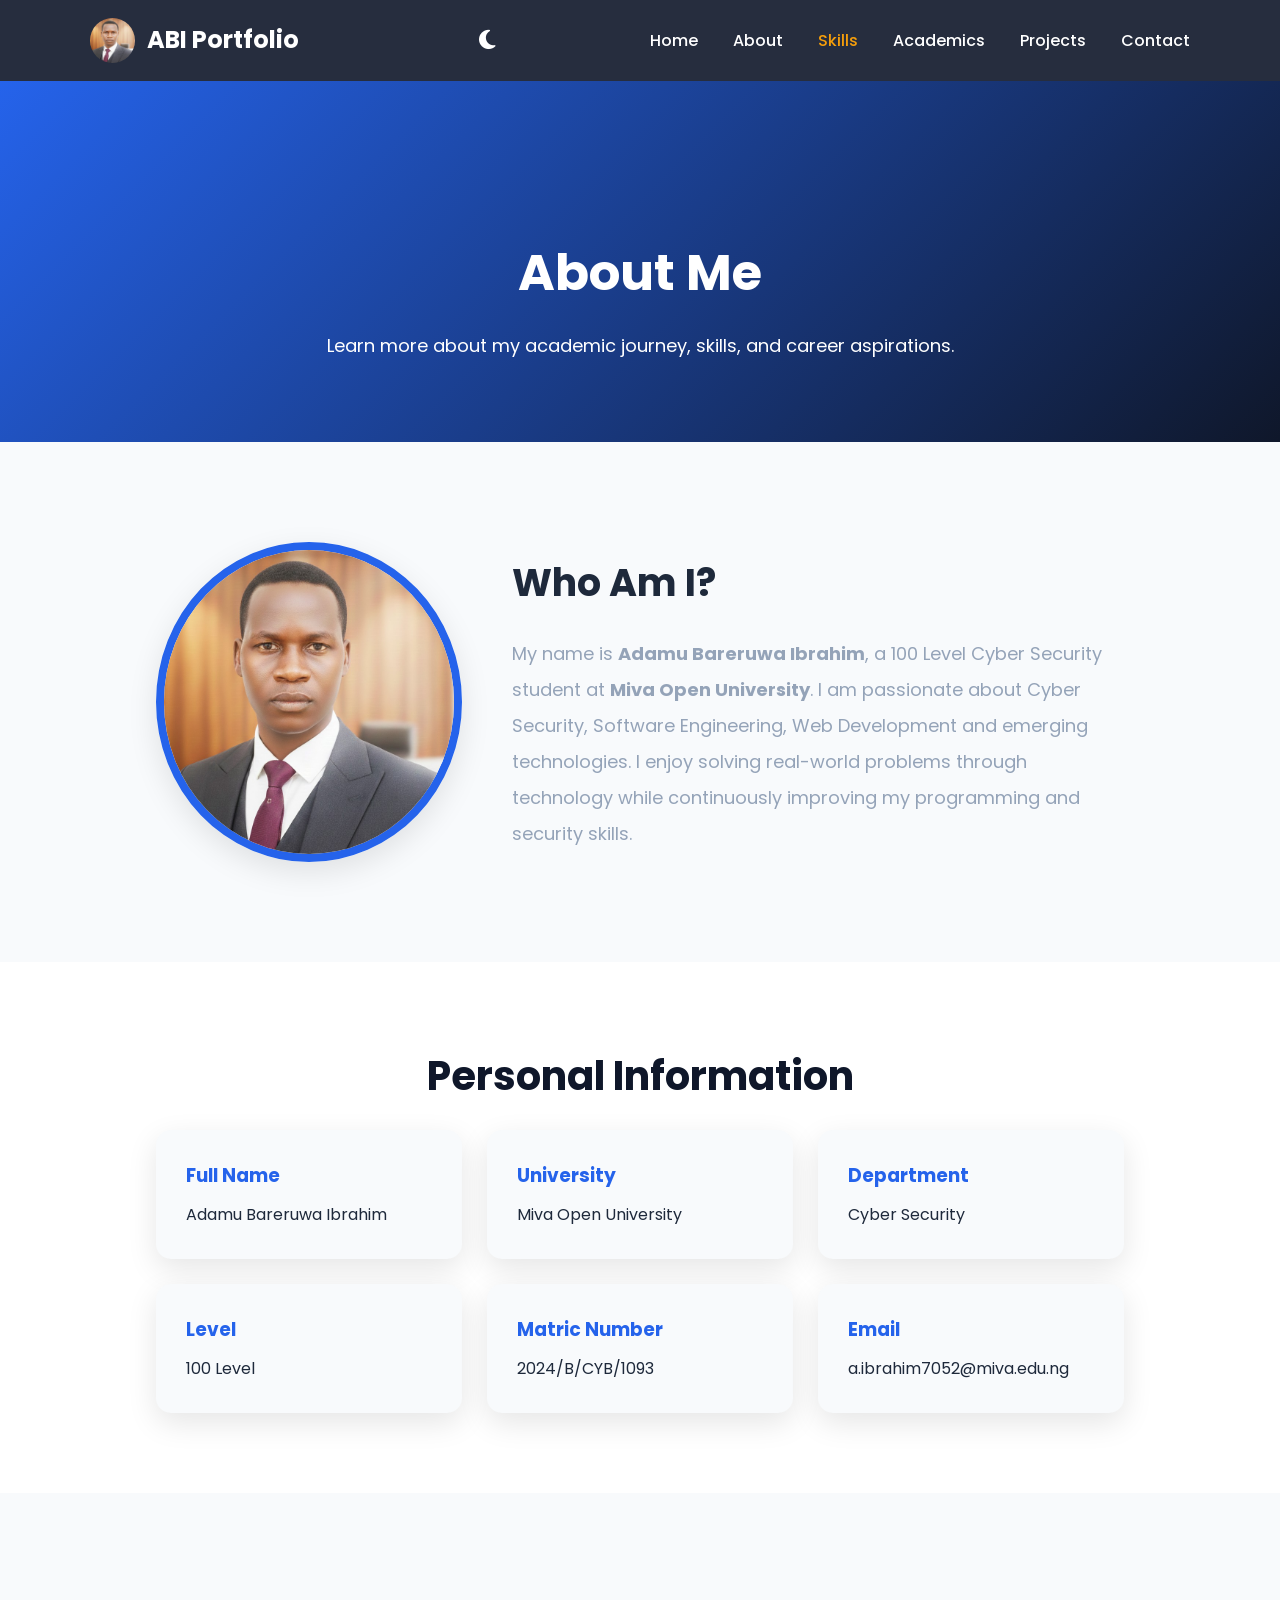
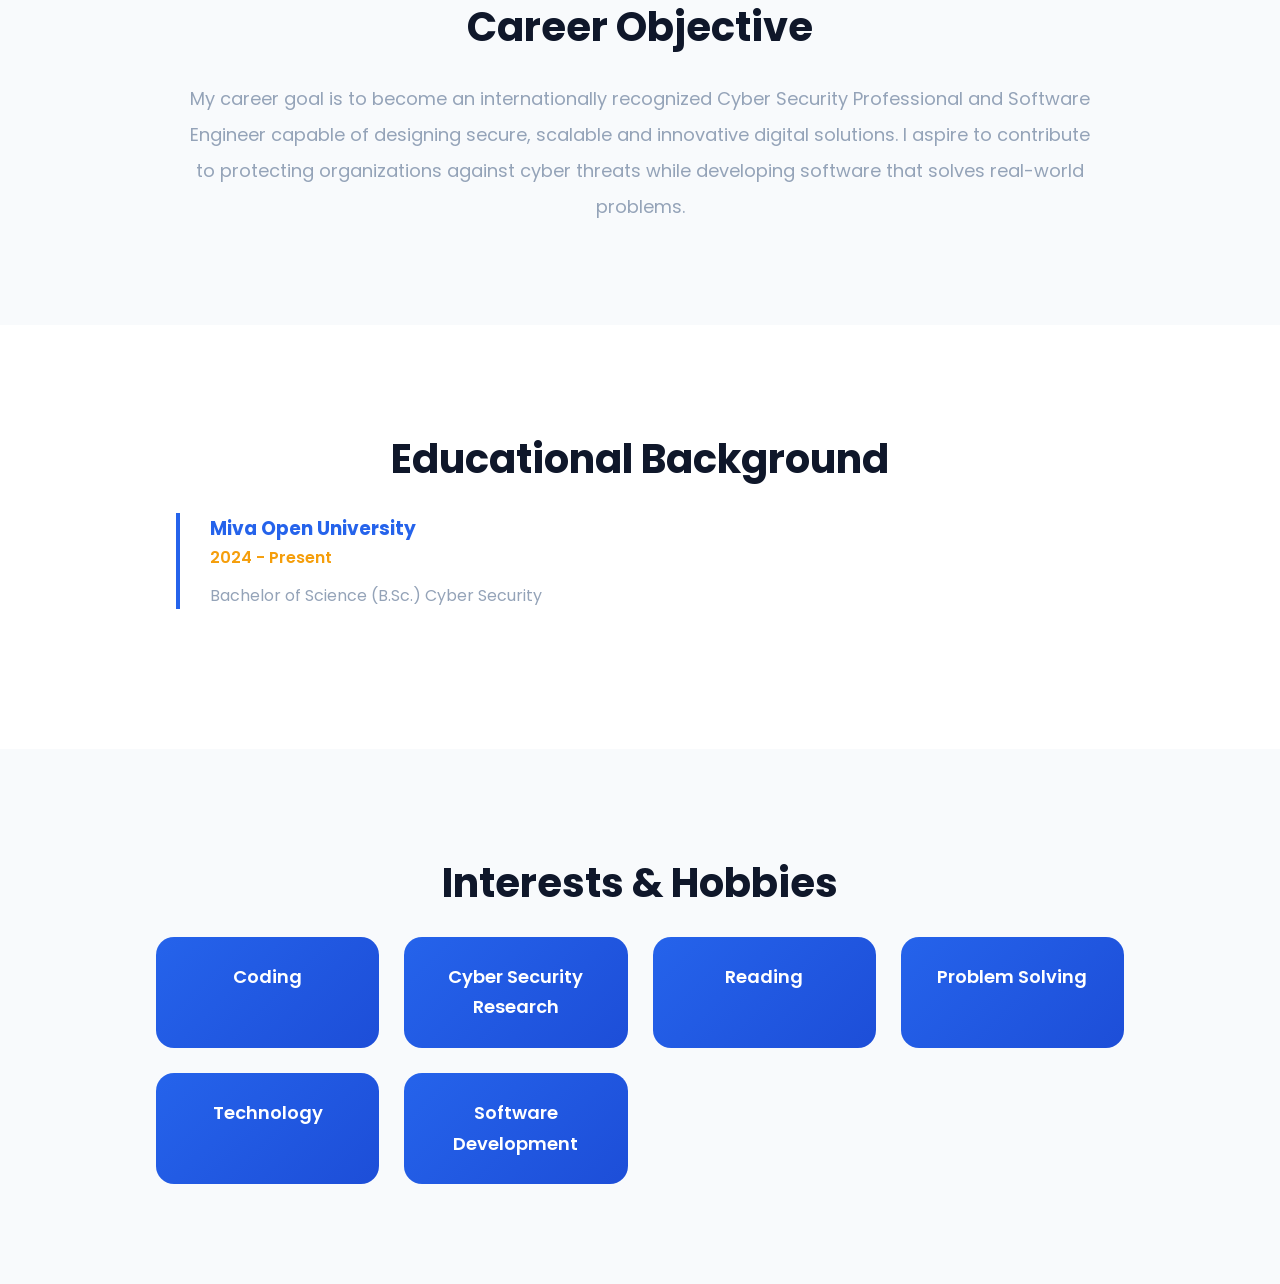
==== about.html @ 2b416eb4 "Initial commit" ====
<!DOCTYPE html>
<html lang="en">
<head>
     <meta charset="UTF-8">
    <meta name="viewport" content="width=device-width, initial-scale=1.0">
<meta name="description" content="Academic portfolio of Adamu Bareruwa Ibrahim, a Cyber Security student at Miva Open University.">

<meta name="keywords" content="Cyber Security, Portfolio, Student, Miva Open University, Web Developer, Software Engineering">

<meta name="author" content="Adamu Bareruwa Ibrahim">

<link rel="icon" href="images/logo.png">
    <title>Adamu Bareruwa Ibrahim | Student Portfolio</title>

    <!-- CSS -->
    <link rel="stylesheet" href="css/style.css">

    <!-- Google Font -->
    <link href="https://fonts.googleapis.com/css2?family=Poppins:wght@300;400;500;600;700&display=swap"
        rel="stylesheet">

    <!-- Font Awesome -->
    <link rel="stylesheet"
        href="https://cdnjs.cloudflare.com/ajax/libs/font-awesome/6.7.2/css/all.min.css">
</head>
<body>
    <header>
    <nav class="navbar">

        <div class="logo">
            <img src="images/logo.png" alt="Logo">
            <span>ABI Portfolio</span>
        </div>

        <div class="theme-toggle">
            <i class="fas fa-moon"></i>
        </div>

        <ul class="nav-links">
            <li><a href="index.html">Home</a></li>
            <li><a href="about.html">About</a></li>
            <li><a href="skills.html" class="active">Skills</a></li>
            <li><a href="academics.html">Academics</a></li>
            <li><a href="projects.html">Projects</a></li>
            <li><a href="contact.html">Contact</a></li>
        </ul>

        <div class="menu-btn">
            <i class="fas fa-bars"></i>
        </div>

    </nav>
</header>
    <!-- ================= ABOUT HERO ================= -->

<section class="page-banner">

    <div class="container">

        <h1>About Me</h1>

        <p>Learn more about my academic journey, skills, and career aspirations.</p>

    </div>

</section>
<!-- ================= ABOUT SECTION ================= -->

<section class="about-page">

    <div class="container about-grid">

        <div class="about-image">

            <img src="images/profile.jpg" alt="Adamu Bareruwa Ibrahim">

        </div>

        <div class="about-content">

            <h2>Who Am I?</h2>

            <p>

                My name is <strong>Adamu Bareruwa Ibrahim</strong>, a 100 Level
                Cyber Security student at <strong>Miva Open University</strong>.

                I am passionate about Cyber Security, Software Engineering,
                Web Development and emerging technologies.

                I enjoy solving real-world problems through technology while
                continuously improving my programming and security skills.

            </p>

        </div>

    </div>

</section>
<section class="personal-info">

<div class="container">

<h2 class="section-title">

Personal Information

</h2>

<div class="info-grid">

<div class="info-card">

<h3>Full Name</h3>

<p>Adamu Bareruwa Ibrahim</p>

</div>

<div class="info-card">

<h3>University</h3>

<p>Miva Open University</p>

</div>

<div class="info-card">

<h3>Department</h3>

<p>Cyber Security</p>

</div>

<div class="info-card">

<h3>Level</h3>

<p>100 Level</p>

</div>

<div class="info-card">

<h3>Matric Number</h3>

<p>2024/B/CYB/1093</p>

</div>

<div class="info-card">

<h3>Email</h3>

<p>a.ibrahim7052@miva.edu.ng</p>

</div>

</div>

</div>

</section>
<section class="career-objective">

<div class="container">

<h2 class="section-title">

Career Objective

</h2>

<p>

My career goal is to become an internationally recognized Cyber Security
Professional and Software Engineer capable of designing secure,
scalable and innovative digital solutions.

I aspire to contribute to protecting organizations against cyber threats
while developing software that solves real-world problems.

</p>

</div>

</section>
<section class="education">

<div class="container">

<h2 class="section-title">

Educational Background

</h2>

<div class="timeline">

<div class="timeline-item">

<h3>Miva Open University</h3>

<span>2024 - Present</span>

<p>

Bachelor of Science (B.Sc.) Cyber Security

</p>

</div>

</div>

</div>

</section>
<section class="hobbies">

<div class="container">

<h2 class="section-title">

Interests & Hobbies

</h2>

<div class="skills-grid">

<div>Coding</div>

<div>Cyber Security Research</div>

<div>Reading</div>

<div>Problem Solving</div>

<div>Technology</div>

<div>Software Development</div>

</div>

</div>

</section>

</body>
</html>
---- css/style.css ----
/* ===========================================================
   STUDENT PORTFOLIO WEBSITE
   Author: Adamu Bareruwa Ibrahim
   Version: 1.0
=========================================================== */


/* ==============================
   GOOGLE FONT
============================== */

@import url('https://fonts.googleapis.com/css2?family=Poppins:wght@300;400;500;600;700;800&display=swap');


/* ==============================
   CSS VARIABLES
============================== */

:root{

    --primary:#2563eb;

    --secondary:#0f172a;

    --accent:#f59e0b;

    --success:#22c55e;

    --danger:#ef4444;

    --white:#ffffff;

    --light:#f8fafc;

    --gray:#94a3b8;

    --text:#1e293b;

    --card:#ffffff;

    --shadow:0 10px 30px rgba(0,0,0,.10);

    --radius:15px;

    --transition:.35s ease;

}


/* Dark Theme */

body.dark{

    --light:#0f172a;

    --text:#f8fafc;

    --card:#1e293b;

    --gray:#cbd5e1;

}


/* ==============================
   RESET
============================== */

*{

    margin:0;

    padding:0;

    box-sizing:border-box;

}


html{

    scroll-behavior:smooth;

}


body{

    font-family:'Poppins',sans-serif;

    background:var(--light);

    color:var(--text);

    transition:.4s;

    line-height:1.7;

}


img{

    max-width:100%;

    display:block;

}


ul{

    list-style:none;

}


a{

    text-decoration:none;

    color:inherit;

}


button{

    cursor:pointer;

    border:none;

    outline:none;

}


input,
textarea{

    font-family:'Poppins',sans-serif;

}


/* ==============================
   REUSABLE CLASSES
============================== */

.container{

    width:90%;

    max-width:1200px;

    margin:auto;

}


.section{

    padding:90px 0;

}


.section-title{

    font-size:40px;

    text-align:center;

    margin-bottom:20px;

    color:var(--secondary);

}


.section-subtitle{

    text-align:center;

    color:var(--gray);

    margin-bottom:60px;

}

/* ==============================
   CUSTOM SCROLLBAR
============================== */

::-webkit-scrollbar{

    width:10px;

}

::-webkit-scrollbar-track{

    background:var(--light);

}

::-webkit-scrollbar-thumb{

    background:var(--primary);

    border-radius:20px;

}

::-webkit-scrollbar-thumb:hover{

    background:#1d4ed8;

}


/* ==============================
   TEXT SELECTION
============================== */

::selection{

    background:var(--primary);

    color:white;

}

/* ==============================
   PROGRESS BAR
============================== */

.scroll-progress{
    position:fixed;
    top:0;
    left:0;
    width:0;
    height:5px;
    background:linear-gradient(to right,var(--primary),var(--accent));
    z-index:99999;
}
/* ==============================
   HEADER
============================== */

header{

  /*  position:fixed;*/

    top:0;

    left:0;

    width:100%;

    z-index:999;

    background:rgba(15,23,42,.90);

    backdrop-filter:blur(12px);

}


.navbar{

    display:flex;

    justify-content:space-between;

    align-items:center;

    padding:18px 7%;

}


.logo{

    display:flex;

    align-items:center;

    gap:12px;

    color:white;

    font-size:24px;

    font-weight:700;

}


.logo img{

    width:45px;

    height:45px;

    border-radius:50%;

}

/* ===========================================================
   NAVIGATION MENU
=========================================================== */

.nav-links{

    display:flex;

    align-items:center;

    gap:35px;

}

.nav-links li{

    position:relative;

}

.nav-links a{

    color:white;

    font-size:16px;

    font-weight:500;

    transition:var(--transition);

}

.nav-links a:hover{

    color:var(--accent);

}

.nav-links a.active{

    color:var(--accent);

}

.nav-links a::after{

    content:"";

    position:absolute;

    left:0;

    bottom:-8px;

    width:0;

    height:3px;

    background:var(--accent);

    border-radius:20px;

    transition:var(--transition);

}

.nav-links a:hover::after{

    width:100%;

}

.menu-btn{

    display:none;

    color:white;

    font-size:28px;

    cursor:pointer;

}

.theme-toggle{

    color:white;

    font-size:22px;

    cursor:pointer;

    margin-left:25px;

    transition:var(--transition);

}

.theme-toggle:hover{

    color:var(--accent);

}

/* ===========================================================
   HERO SECTION
=========================================================== */

.hero{

    min-height:100vh;

    display:grid;

    grid-template-columns:1fr 1fr;

    align-items:center;

    gap:60px;

    padding:120px 8% 80px;

}

.hero-text h3{

    color:var(--primary);

    font-size:25px;

    margin-bottom:10px;

}

.hero-text h1{

    font-size:60px;

    line-height:1.2;

    margin-bottom:15px;

}

.hero-text h2{

    color:var(--gray);

    font-size:28px;

    margin-bottom:25px;

}

.hero-text p{

    font-size:18px;

    color:var(--text);

    margin-bottom:35px;

}
/* ===========================================================
   HERO BUTTONS
=========================================================== */

.hero-buttons{

    display:flex;

    flex-wrap:wrap;

    gap:15px;

    margin-bottom:30px;

}

.btn{

    display:inline-flex;

    align-items:center;

    justify-content:center;

    gap:10px;

    padding:15px 30px;

    border-radius:50px;

    background:var(--primary);

    color:white;

    font-weight:600;

    transition:var(--transition);

    box-shadow:var(--shadow);

}

.btn:hover{

    transform:translateY(-6px);

    background:#1d4ed8;

}

.btn-outline{

    background:transparent;

    border:2px solid var(--primary);

    color:var(--primary);

}

.btn-outline:hover{

    color:white;

    background:var(--primary);

}
/* ===========================================================
   SOCIAL ICONS
=========================================================== */

.social-icons{

    display:flex;

    gap:20px;

}

.social-icons a{

    width:55px;

    height:55px;

    display:flex;

    justify-content:center;

    align-items:center;

    border-radius:50%;

    background:var(--card);

    color:var(--primary);

    font-size:22px;

    box-shadow:var(--shadow);

    transition:var(--transition);

}

.social-icons a:hover{

    transform:translateY(-8px) rotate(360deg);

    background:var(--primary);

    color:white;

}
/* ===========================================================
   HERO IMAGE
=========================================================== */

.hero-image{

    display:flex;

    justify-content:center;

}

.hero-image img{

    width:370px;

    height:370px;

    object-fit:cover;

    border-radius:50%;

    border:8px solid var(--primary);

    box-shadow:0 20px 40px rgba(37,99,235,.35);

    animation:float 4s ease-in-out infinite;

}

/* ===========================================================
   ANIMATIONS
=========================================================== */

@keyframes float{

0%{

transform:translateY(0);

}

50%{

transform:translateY(-18px);

}

100%{

transform:translateY(0);

}

}
/* ===========================================================
   PROGRESS BAR ANIMATION
=========================================================== */

@keyframes growBar{

    from{

        width:0;

    }

}
/* ===========================================================
   ABOUT PREVIEW
=========================================================== */

.about-preview{

    padding:100px 8%;

    background:var(--card);

}

.about-preview h2{

    text-align:center;

    font-size:38px;

    color:var(--secondary);

    margin-bottom:25px;

}

.about-preview p{

    max-width:900px;

    margin:auto;

    text-align:center;

    font-size:18px;

    color:var(--gray);

    line-height:2;

}
/* ===========================================================
   STATISTICS
=========================================================== */

.stats{

    padding:100px 8%;

}

.stats h2{

    text-align:center;

    font-size:38px;

    margin-bottom:50px;

}

.stat-container{

    display:grid;

    grid-template-columns:repeat(auto-fit,minmax(220px,1fr));

    gap:30px;

}

/* ===========================================================
   STAT CARDS
=========================================================== */

.card{

    background:var(--card);

    padding:40px 25px;

    border-radius:20px;

    text-align:center;

    box-shadow:var(--shadow);

    transition:var(--transition);

}

.card:hover{

    transform:translateY(-12px);

}

.card i{

    font-size:45px;

    color:var(--primary);

    margin-bottom:20px;

}

.card h3{

    font-size:38px;

    color:var(--secondary);

    margin-bottom:10px;

}

.card p{

    color:var(--gray);

    font-size:18px;

}

/* ===========================================================
   FEATURED SKILLS
=========================================================== */

.skills-home{

    padding:100px 8%;

    background:var(--card);

}

.skills-home h2{

    text-align:center;

    font-size:38px;

    margin-bottom:50px;

}

/* ===========================================================
   SKILLS GRID
=========================================================== */

.skills-grid{

    display:grid;

    grid-template-columns:repeat(auto-fit,minmax(180px,1fr));

    gap:25px;

}

.skills-grid div{

    background:linear-gradient(135deg,var(--primary),#1d4ed8);

    color:white;

    padding:25px;

    border-radius:18px;

    text-align:center;

    font-size:18px;

    font-weight:600;

    transition:var(--transition);

    cursor:pointer;

}

.skills-grid div:hover{

    transform:translateY(-10px);

    box-shadow:var(--shadow);

}

/* ===========================================================
   FOOTER
=========================================================== */

footer{

    background:var(--secondary);

    color:white;

    text-align:center;

    padding:60px 20px;

}

footer h2{

    font-size:30px;

    margin-bottom:10px;

}

footer p{

    color:#cbd5e1;

    margin:10px 0;

}

.social-links{

    display:flex;

    justify-content:center;

    gap:20px;

    margin:25px 0;

}

.social-links a{

    width:50px;

    height:50px;

    display:flex;

    justify-content:center;

    align-items:center;

    border-radius:50%;

    background:white;

    color:var(--primary);

    font-size:20px;

    transition:var(--transition);

}

.social-links a:hover{

    background:var(--accent);

    color:white;

}

/* ===========================================================
   BACK TO TOP BUTTON
=========================================================== */

#topBtn{

    position:fixed;

    bottom:25px;

    right:25px;

    width:50px;

    height:50px;

    border:none;

    border-radius:50%;

    background:var(--primary);

    color:white;

    font-size:20px;

    cursor:pointer;

    display:none;

    box-shadow:var(--shadow);

    transition:var(--transition);

}

#topBtn:hover{

    background:var(--accent);

    transform:translateY(-6px);

}
/* ===========================================================
   RESPONSIVE DESIGN
=========================================================== */
@media(max-width:768px){

.projects-grid{

grid-template-columns:1fr;

}

.project-card img{

height:200px;

}

}

@media(max-width:992px){

.hero{

grid-template-columns:1fr;

text-align:center;

}

.hero-buttons{

justify-content:center;

}

.social-icons{

justify-content:center;

}

.hero-image{

margin-top:40px;

}

}

@media(max-width:768px){

.menu-btn{

display:block;

}

.nav-links{

display:none;

position:absolute;

top:80px;

right:5%;

width:220px;

padding:20px;

background:var(--secondary);

border-radius:15px;

flex-direction:column;

}

.nav-links.show{

display:flex;

}

.hero h1{

font-size:42px;

}

.hero h2{

font-size:22px;

}

}

@media(max-width:480px){

.hero{

padding-top:140px;

}

.hero h1{

font-size:34px;

}

.hero-image img{

width:260px;

height:260px;

}

.section-title{

font-size:30px;

}

}
@media(max-width:768px){

.about-grid{

grid-template-columns:1fr;

text-align:center;

}

.about-image img{

width:250px;

height:250px;

}

.page-banner h1{

font-size:38px;

}

}
@media(max-width:768px){

.skill-title{

flex-direction:column;

gap:8px;

}

}
@media(max-width:768px){

table{

font-size:14px;

}

table th,
table td{

padding:12px;

}

}

/* ==========================================
   BUTTON RIPPLE EFFECT
========================================== */

.btn{

position:relative;

overflow:hidden;

}

.ripple{

position:absolute;

border-radius:50%;

transform:scale(0);

background:rgba(255,255,255,.5);

animation:ripple .6s linear;

pointer-events:none;

}

@keyframes ripple{

to{

transform:scale(4);

opacity:0;

}

}
/* ===========================================================
   PAGE BANNER
=========================================================== */

.page-banner{

    background:linear-gradient(135deg,var(--primary),var(--secondary));

    color:white;

    text-align:center;

    padding:150px 20px 80px;

}

.page-banner h1{

    font-size:50px;

    margin-bottom:15px;

}

.page-banner p{

    font-size:18px;

    max-width:700px;

    margin:auto;

}


/* ===========================================================
   ABOUT PAGE
=========================================================== */

.about-page{

    padding:100px 8%;

}

.about-grid{

    display:grid;

    grid-template-columns:1fr 2fr;

    gap:50px;

    align-items:center;

}

.about-image{

    text-align:center;

}

.about-image img{

    width:320px;

    height:320px;

    border-radius:50%;

    object-fit:cover;

    border:8px solid var(--primary);

    box-shadow:var(--shadow);

}

.about-content h2{

    font-size:38px;

    margin-bottom:20px;

}

.about-content p{

    font-size:18px;

    color:var(--gray);

    line-height:2;

}


/* ===========================================================
   PERSONAL INFORMATION
=========================================================== */

.personal-info{

    padding:80px 8%;

    background:var(--card);

}

.info-grid{

    display:grid;

    grid-template-columns:repeat(auto-fit,minmax(250px,1fr));

    gap:25px;

}

.info-card{

    background:var(--light);

    padding:30px;

    border-radius:15px;

    box-shadow:var(--shadow);

    transition:var(--transition);

}

.info-card:hover{

    transform:translateY(-8px);

}

.info-card h3{

    color:var(--primary);

    margin-bottom:10px;

}


/* ===========================================================
   CAREER OBJECTIVE
=========================================================== */

.career-objective{

    padding:100px 8%;

    text-align:center;

}

.career-objective p{

    max-width:900px;

    margin:auto;

    font-size:18px;

    line-height:2;

    color:var(--gray);

}


/* ===========================================================
   EDUCATION TIMELINE
=========================================================== */

.education{

    padding:100px 8%;

    background:var(--card);

}

.timeline{

    border-left:4px solid var(--primary);

    margin-left:20px;

    padding-left:30px;

}

.timeline-item{

    margin-bottom:40px;

}

.timeline-item h3{

    color:var(--primary);

}

.timeline-item span{

    color:var(--accent);

    font-weight:600;

}

.timeline-item p{

    margin-top:10px;

    color:var(--gray);

}


/* ===========================================================
   HOBBIES
=========================================================== */

.hobbies{

    padding:100px 8%;

}
/* ===========================================================
   TECHNICAL SKILLS
=========================================================== */

.technical-skills{

    padding:100px 8%;

}

.skill{

    margin-bottom:35px;

}

.skill-title{

    display:flex;

    justify-content:space-between;

    margin-bottom:10px;

    font-weight:600;

}

.progress{

    width:100%;

    height:12px;

    background:#dbeafe;

    border-radius:50px;

    overflow:hidden;

}

.progress-bar{

    height:100%;
    border-radius:50px;
    animation:growBar 2s ease;
    
}

/* Individual Progress Widths */

.progress-bar.html{

    width:95%;

    background:#e44d26;

}

.progress-bar.css{

    width:90%;

    background:#2965f1;

}

.progress-bar.javascript{

    width:85%;

    background:#f7df1e;

}

.progress-bar.python{

    width:75%;

    background:#3776ab;

}


/* ===========================================================
   SOFT SKILLS
=========================================================== */

.soft-skills{

    padding:100px 8%;

    background:var(--card);

}


/* ===========================================================
   TOOLS SECTION
=========================================================== */

.tools{

    padding:100px 8%;

}


/* ===========================================================
   CERTIFICATIONS
=========================================================== */

.certifications{

    padding:100px 8%;

    background:var(--card);

}

.certifications .card{

    max-width:800px;

    margin:auto;

    text-align:center;

}
/* ===========================================================
   ACADEMIC SUMMARY
=========================================================== */

.academic-summary{

    padding:100px 8%;

}

.academic-summary .card{

    text-align:center;

}
/* ===========================================================
   COURSES
=========================================================== */

.courses{

    padding:100px 8%;

}
/* ===========================================================
   TIMETABLE
=========================================================== */

.timetable{

    padding:100px 8%;

    background:var(--card);

}
/* ===========================================================
   TABLES
=========================================================== */

.table-container{

    overflow-x:auto;

    margin-top:30px;

    border-radius:15px;

    box-shadow:var(--shadow);

}

table{

    width:100%;

    border-collapse:collapse;

    background:var(--card);

}

table thead{

    background:var(--primary);

    color:white;

}

table th{

    padding:18px;

    text-align:left;

}

table td{

    padding:16px;

    border-bottom:1px solid #e2e8f0;

}

table tbody tr{

    transition:var(--transition);

}

table tbody tr:hover{

    background:#eff6ff;

}
.status{

    background:#22c55e;

    color:white;

    padding:6px 15px;

    border-radius:30px;

    font-size:14px;

}
/* ===========================================================
   PROJECTS
=========================================================== */

.projects{

    padding:100px 8%;

}

.projects-grid{

    display:grid;

    grid-template-columns:repeat(auto-fit,minmax(320px,1fr));

    gap:35px;

}
/* ===========================================================
   PROJECT CARD
=========================================================== */

.project-card{

    background:var(--card);

    border-radius:20px;

    overflow:hidden;

    box-shadow:var(--shadow);

    transition:var(--transition);

}

.project-card:hover{

    transform:translateY(-10px);

}
/* ===========================================================
   PROJECT IMAGE
=========================================================== */

.project-card img{

    width:100%;

    height:220px;

    object-fit:cover;

    transition:.5s;

}

.project-card:hover img{

    transform:scale(1.08);

}
/* ===========================================================
   PROJECT CONTENT
=========================================================== */

.project-content{

    padding:25px;

}

.project-content h3{

    margin-bottom:15px;

    color:var(--secondary);

}

.project-content p{

    color:var(--gray);

    margin-bottom:15px;

    line-height:1.8;

}

.project-content h4{

    color:var(--primary);

    margin-bottom:10px;

}
/* ===========================================================
   PROJECT BUTTONS
=========================================================== */

.project-buttons{

    display:flex;

    gap:15px;

    flex-wrap:wrap;

    margin-top:20px;

}
/* ===========================================================
   CONTACT PAGE
=========================================================== */

.contact-info,
.contact-form,
.social-section{

padding:100px 8%;

}

.contact-form{

background:var(--card);

}

.contact-form form{

max-width:700px;

margin:auto;

display:flex;

flex-direction:column;

gap:20px;

}

.contact-form input,
.contact-form textarea{

padding:16px;

border:1px solid #d1d5db;

border-radius:10px;

font-size:16px;

background:var(--light);

color:var(--text);

}

.contact-form textarea{

resize:vertical;

min-height:150px;

}

.contact-form input:focus,
.contact-form textarea:focus{

outline:none;

border-color:var(--primary);

box-shadow:0 0 10px rgba(37,99,235,.2);

}

.contact-form button{

align-self:flex-start;

}
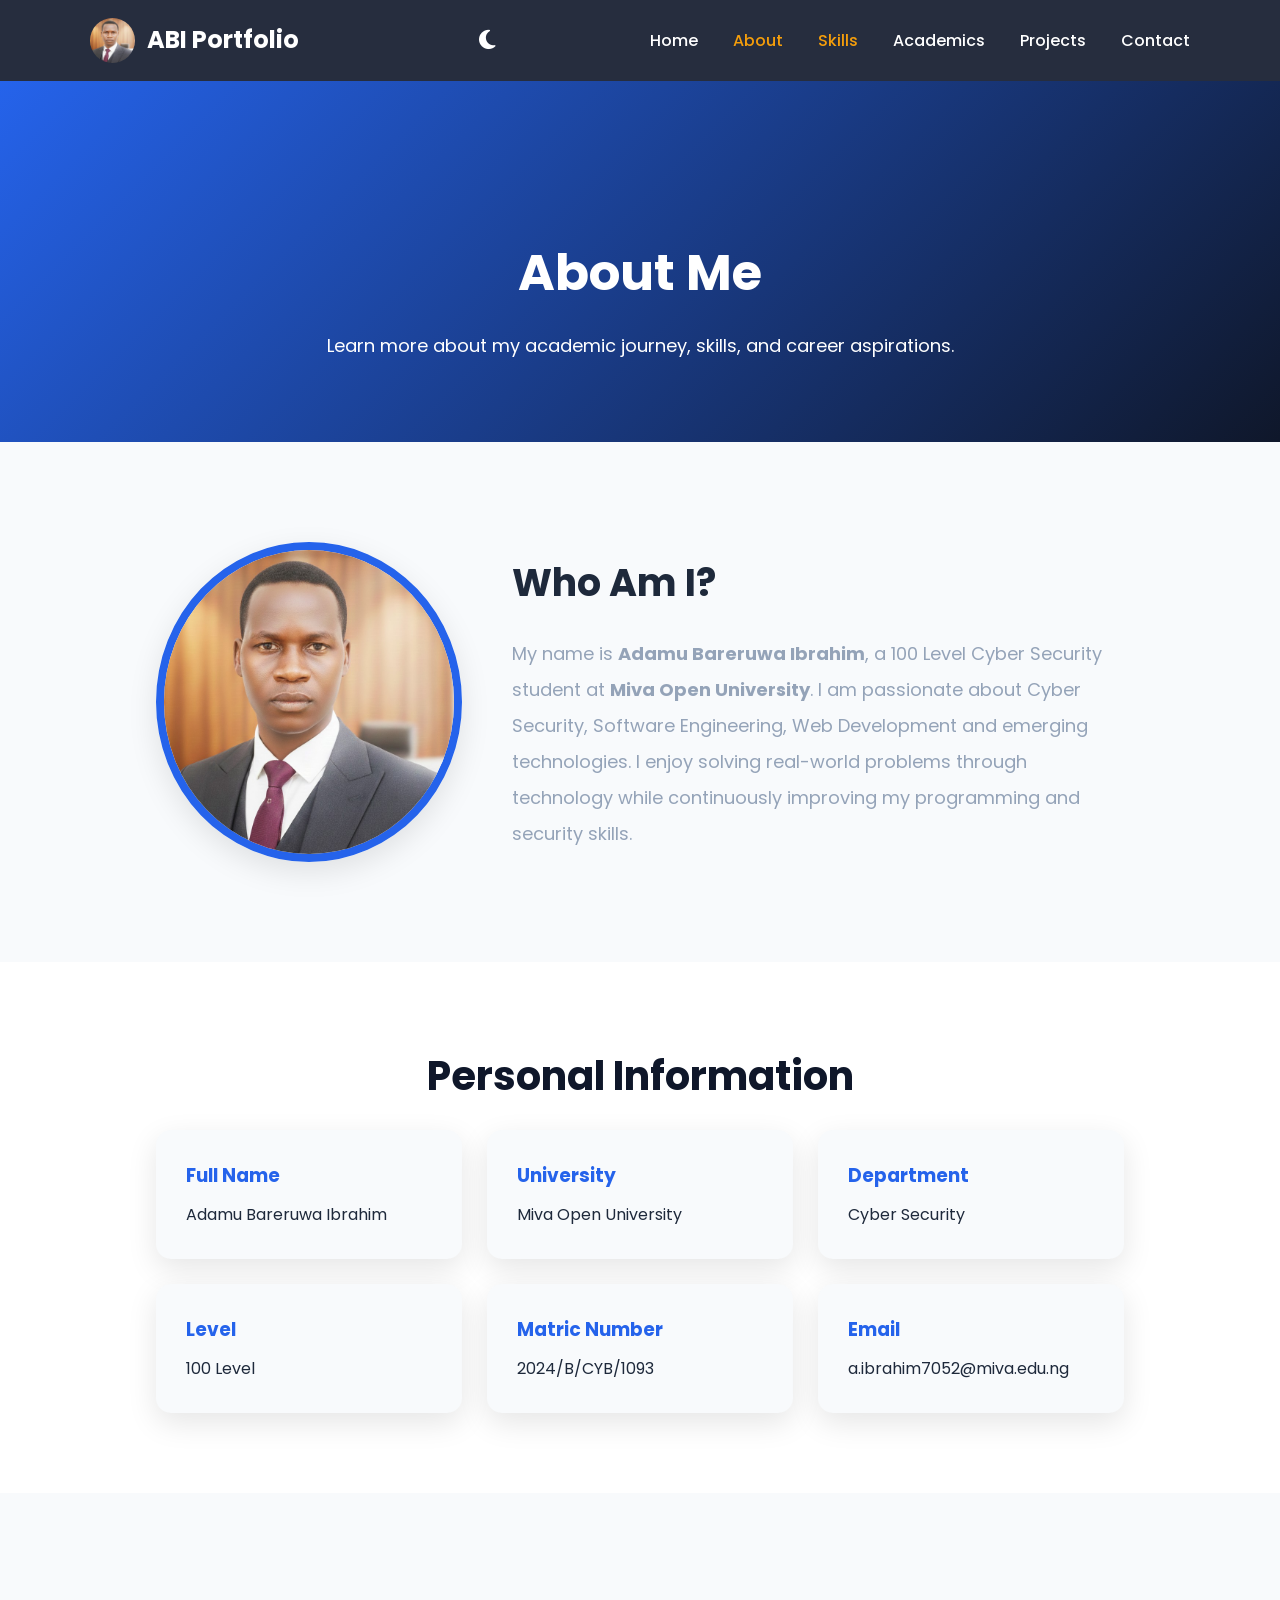
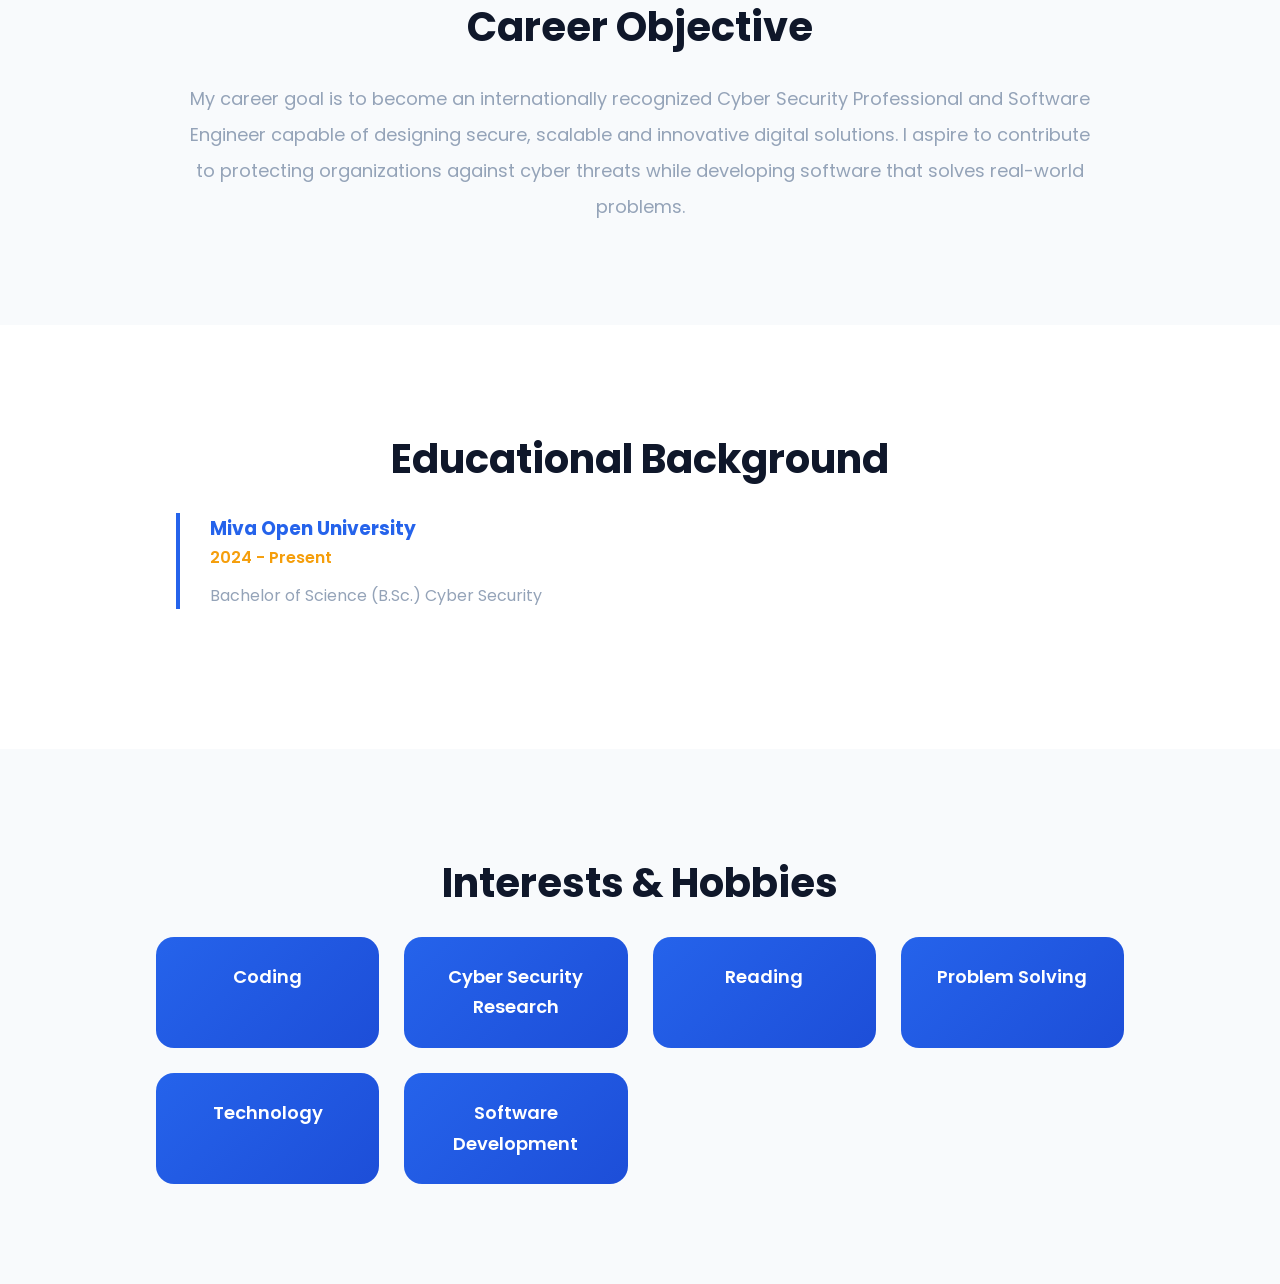
==== commit 7419f40a: "Update about.html" ====
--- a/about.html
+++ b/about.html
@@ -247,6 +247,6 @@
 </div>
 
 </section>
-
+<script src="js/script.js"></script>
 </body>
 </html>
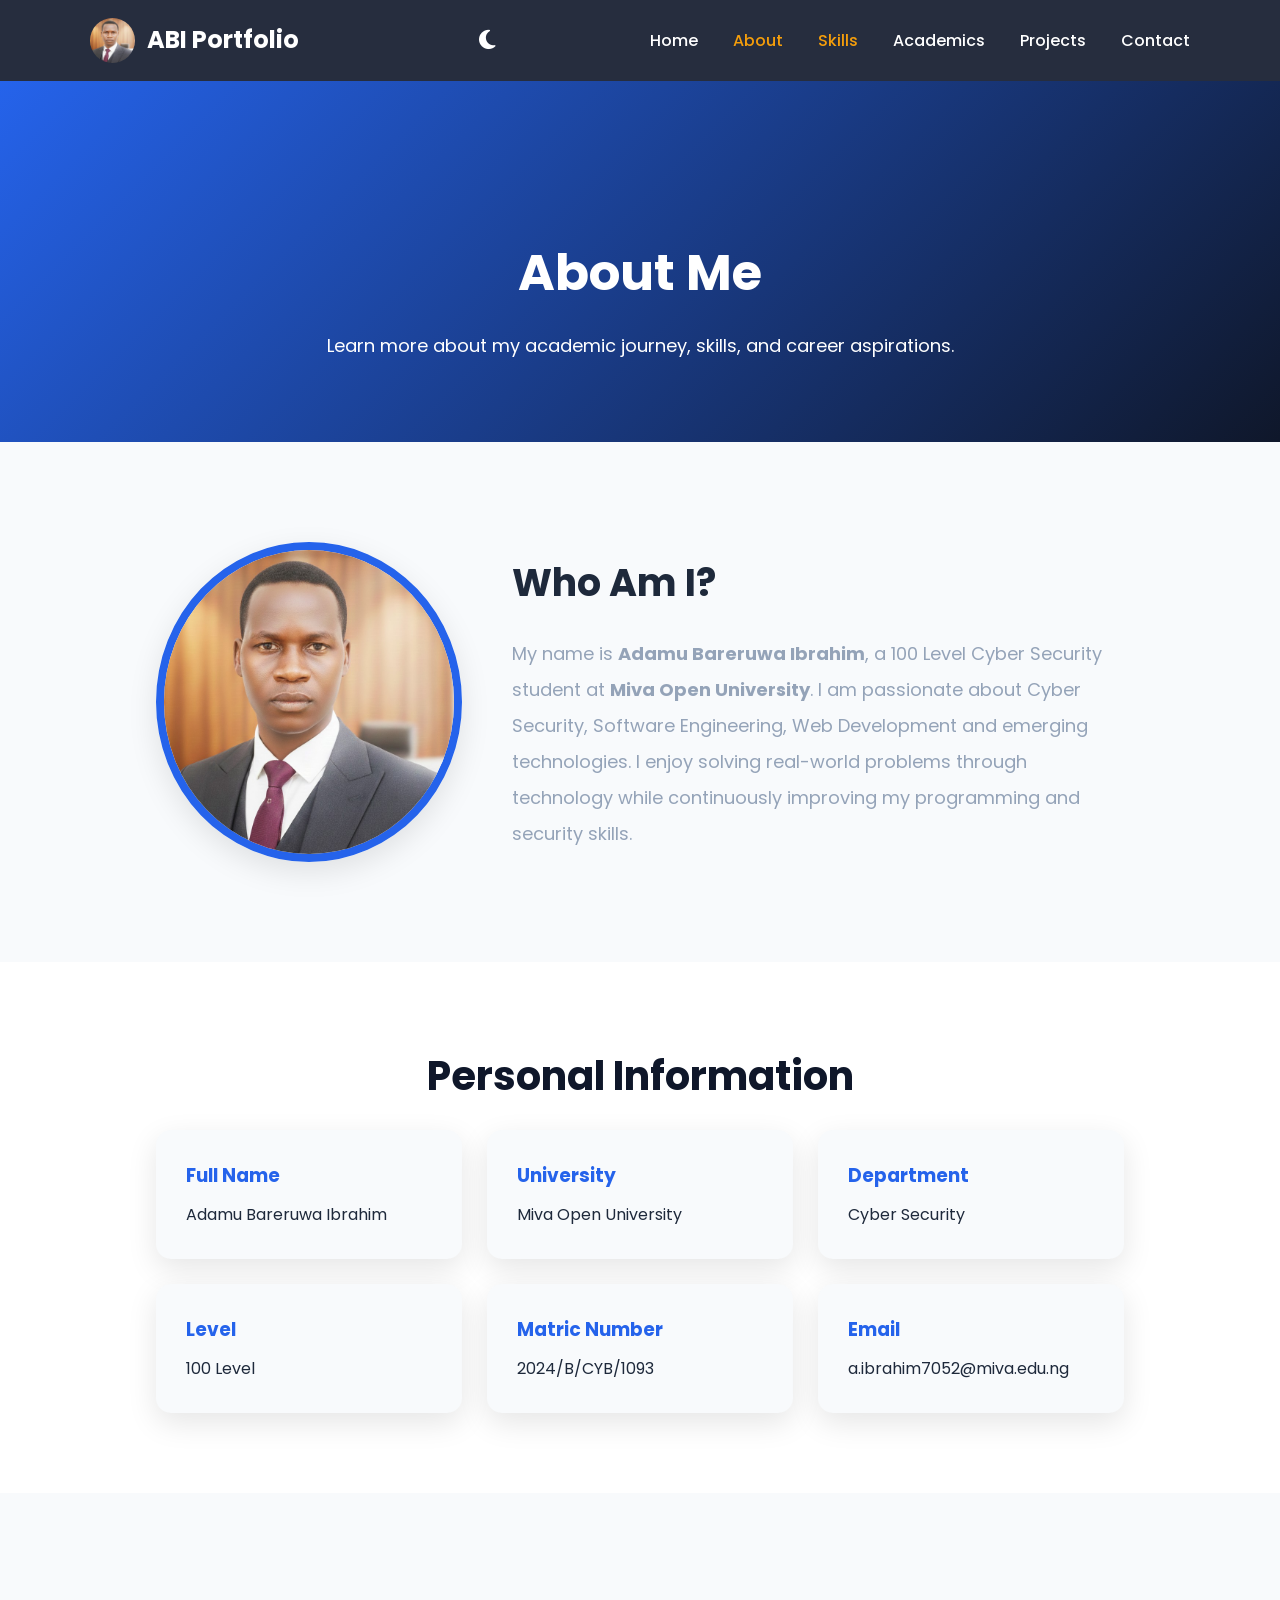
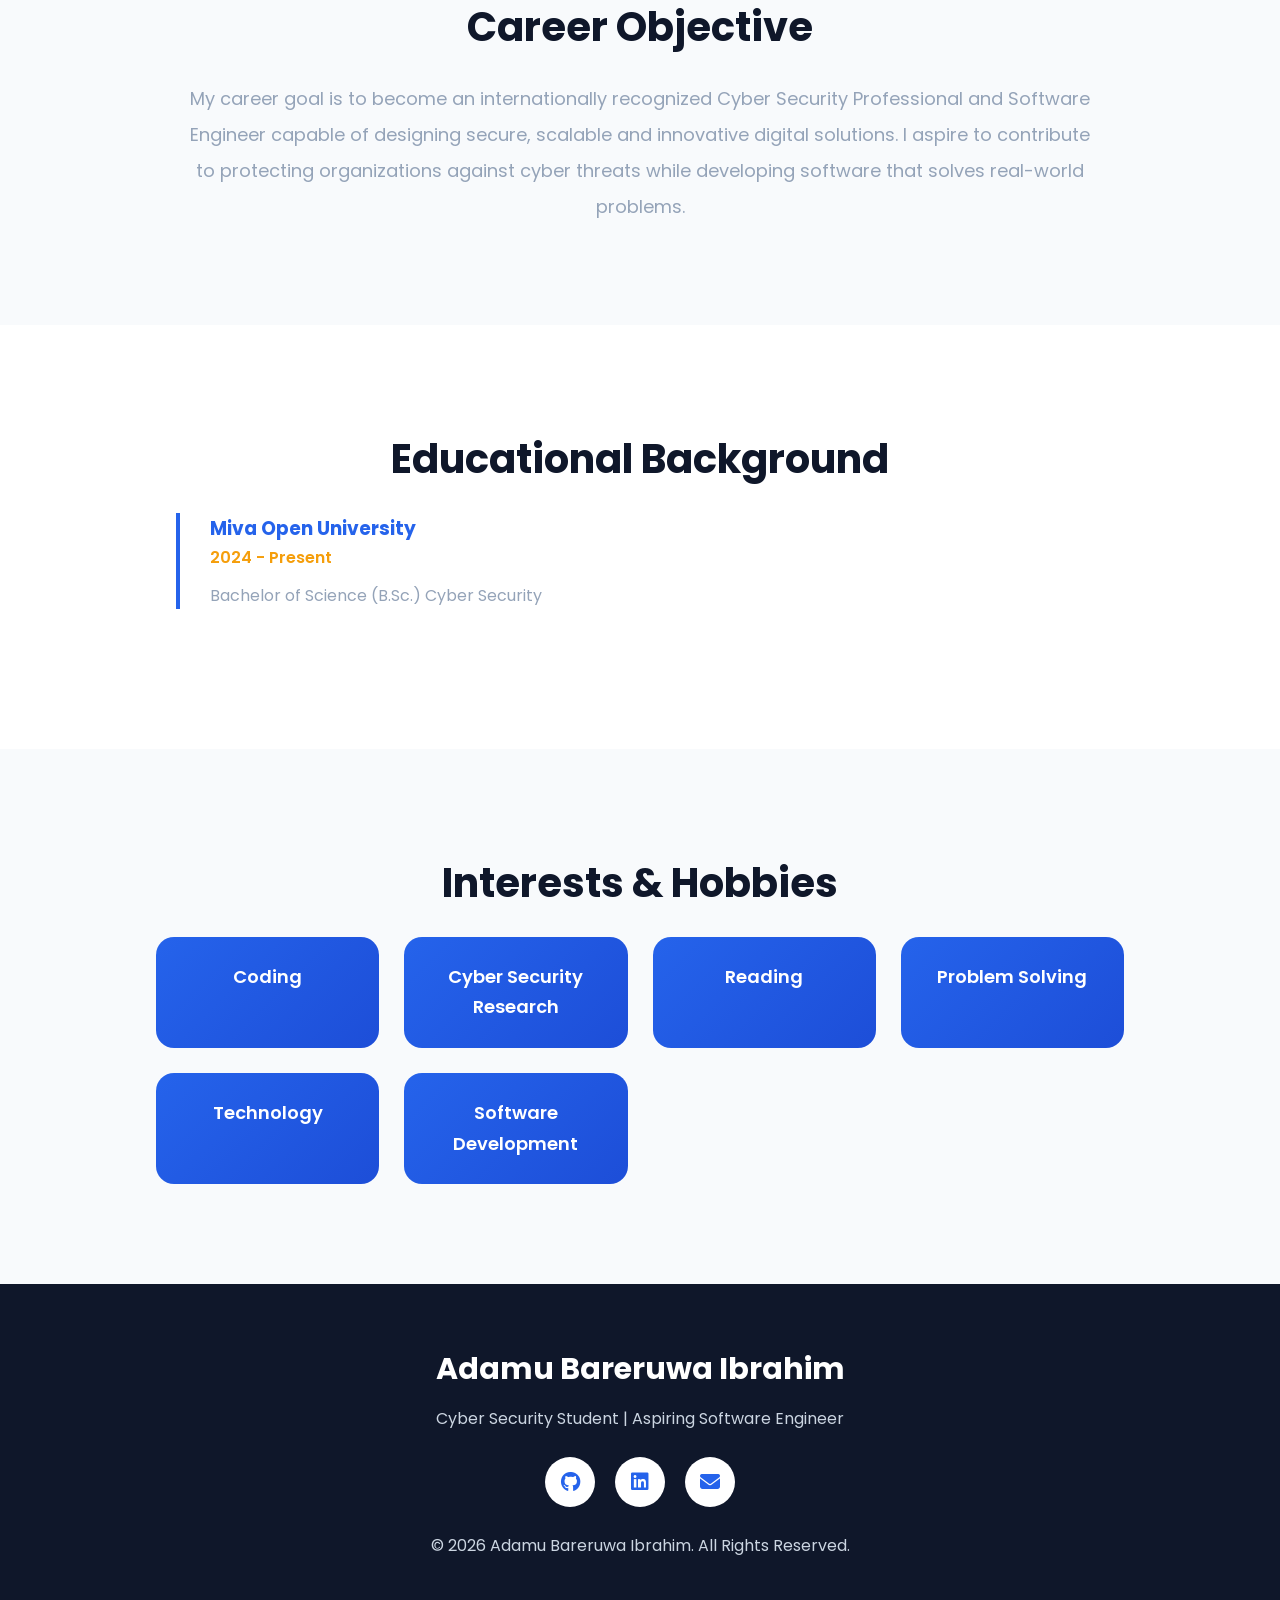
==== commit f92f3df3: "Update about.html" ====
--- a/about.html
+++ b/about.html
@@ -247,6 +247,31 @@
 </div>
 
 </section>
+<footer>
+
+    <h2>Adamu Bareruwa Ibrahim</h2>
+
+    <p>Cyber Security Student | Aspiring Software Engineer</p>
+
+    <div class="social-links">
+
+        <a href="#"><i class="fab fa-github"></i></a>
+
+        <a href="#"><i class="fab fa-linkedin"></i></a>
+
+        <a href="#"><i class="fas fa-envelope"></i></a>
+
+    </div>
+
+    <p>
+
+        © 2026 Adamu Bareruwa Ibrahim.
+
+        All Rights Reserved.
+
+    </p>
+
+</footer>
 <script src="js/script.js"></script>
 </body>
 </html>
